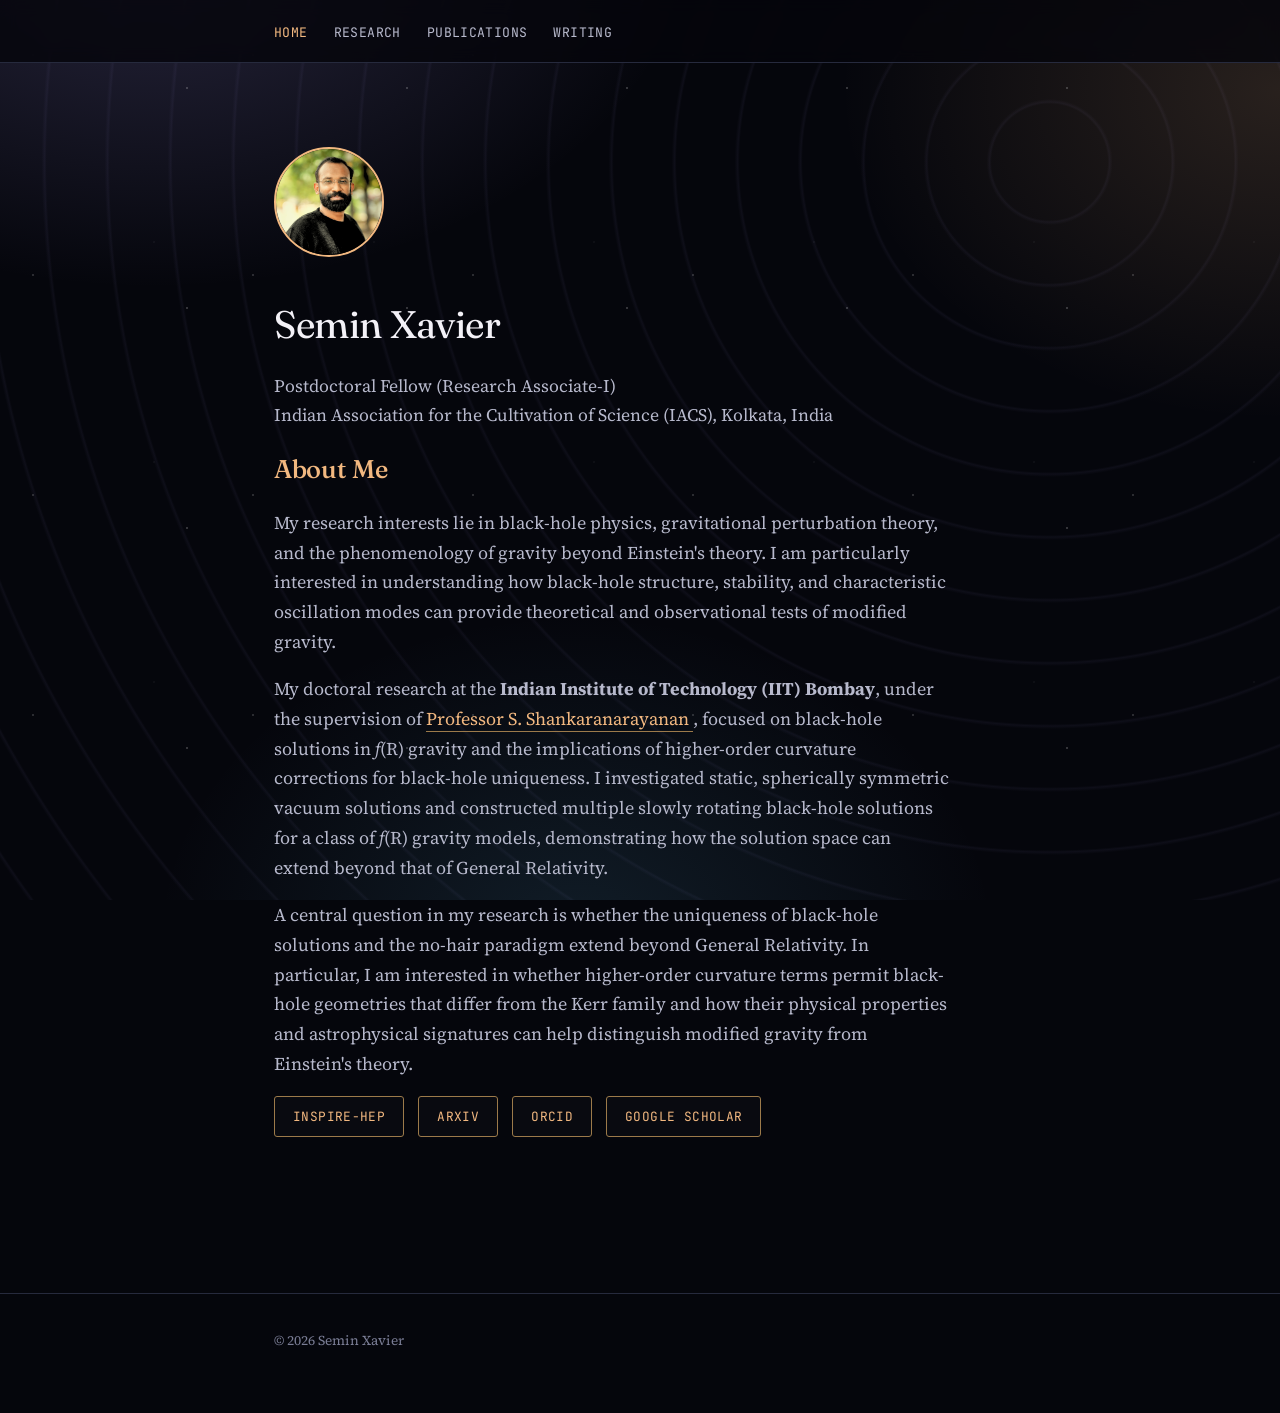
==== index.html @ b2f618f4 "Update index.html" ====
<!DOCTYPE html>
<html lang="en">

<head>
    <meta charset="UTF-8">
    <meta name="viewport" content="width=device-width, initial-scale=1.0">

    <title>Semin Xavier — Theoretical Physicist</title>

    <meta name="description"
          content="Semin Xavier is a theoretical physicist researching black holes, General Relativity, and modified gravity, with a focus on f(R) gravity and black-hole solutions.">

    <link rel="stylesheet" href="style.css">
</head>

<body class="home">

<header class="site">
    <div class="wrap">

        <nav class="primary">
            <ul>
                <li><a href="index.html" class="active">Home</a></li>
                <li><a href="research.html">Research</a></li>
                <li><a href="publications.html">Publications</a></li>
                <li><a href="writing.html">Writing</a></li>
            </ul>
        </nav>

    </div>
</header>

<main>

    <section style="padding-top:56px;">
        <div class="wrap">

            <img src="photomes.png"
                 alt="Semin Xavier"
                 style="width:110px;
                        height:110px;
                        border-radius:50%;
                        object-fit:cover;
                        border:2px solid var(--gold);
                        margin:28px 0;">

            <h1 style="font-size:2.4rem; max-width:none;">
                Semin Xavier
            </h1>

            <p style="color:var(--text-dim);
                      font-size:1.1rem;
                      margin-top:6px;">
                Postdoctoral Fellow (Research Associate-I)<br>
                Indian Association for the Cultivation of Science (IACS),
                Kolkata, India
            </p>

            <h2>About Me</h2>

            <p style="color:var(--text-dim); max-width:75ch;">
                My research interests lie in black-hole physics,
                gravitational perturbation theory, and the phenomenology
                of gravity beyond Einstein's theory. I am particularly
                interested in understanding how black-hole structure,
                stability, and characteristic oscillation modes can
                provide theoretical and observational tests of
                modified gravity.
            </p>

            <p style="color:var(--text-dim); max-width:75ch;">
                My doctoral research at the
                <strong>Indian Institute of Technology (IIT) Bombay</strong>,
                under the supervision of
                <a href="https://homepages.iitb.ac.in/~shanki/index.html"
                   target="_blank"
                   rel="noopener noreferrer">
                    Professor S. Shankaranarayanan
                </a>,
                focused on black-hole solutions in <i>f</i>(R) gravity
                and the implications of higher-order curvature corrections
                for black-hole uniqueness. I investigated static,
                spherically symmetric vacuum solutions and constructed
                multiple slowly rotating black-hole solutions for a class
                of <i>f</i>(R) gravity models, demonstrating how the
                solution space can extend beyond that of General Relativity.
            </p>

            <p style="color:var(--text-dim); max-width:75ch;">
                A central question in my research is whether the uniqueness
                of black-hole solutions and the no-hair paradigm extend
                beyond General Relativity. In particular, I am interested
                in whether higher-order curvature terms permit black-hole
                geometries that differ from the Kerr family and how their
                physical properties and astrophysical signatures can help
                distinguish modified gravity from Einstein's theory.
            </p>

            <div class="actions" style="margin-top:18px;">

                <a href="https://inspirehep.net/authors/2626648?ui-citation-summary=true"
                   target="_blank"
                   rel="noopener noreferrer">
                    iNSPIRE-HEP
                </a>

                <a href="https://arxiv.org/search/?query=semin+xavier&searchtype=all&source=header"
                   target="_blank"
                   rel="noopener noreferrer">
                    arXiv
                </a>

                <a href="https://orcid.org/0000-0003-2025-5345"
                   target="_blank"
                   rel="noopener noreferrer">
                    ORCID
                </a>

                <a href="https://scholar.google.com/citations?user=C7PmcCkAAAAJ&hl=en"
                   target="_blank"
                   rel="noopener noreferrer">
                    Google Scholar
                </a>

            </div>

        </div>
    </section>

</main>

<footer class="site">
    <div class="wrap">
        <div>© 2026 Semin Xavier</div>
    </div>
</footer>

</body>
</html>
---- style.css ----
/* ============================================================
   Design tokens
   Palette: deep space navy / warm off-white / photon-ring gold /
            dark-matter violet
   ============================================================ */
@import url('https://fonts.googleapis.com/css2?family=Fraunces:opsz,wght@9..144,300;9..144,400;9..144,500;9..144,600&family=Source+Serif+4:ital,wght@0,400;0,500;1,400&family=JetBrains+Mono:wght@400;500&display=swap');
:root{
  --bg:        #05060c;
  --bg-alt:    #0b0d18;
  --bg-raised: #12142250;
  --text:      #f3f1f7;
  --text-dim:  #b7b9cc;
  --text-faint:#7a7d95;
  --gold:      #f2b880;
  --gold-dim:  #9c7a4a;
  --violet:    #9b8fe0;
  --rule:      #262a3d;

  --font-display: 'Fraunces', serif;
  --font-body:    'Source Serif 4', serif;
  --font-mono:    'JetBrains Mono', monospace;

  --max-w: 780px;
}

*,*::before,*::after{ box-sizing:border-box; }
html{ scroll-behavior:smooth; }

body{
  margin:0;
  position:relative;
  background:var(--bg);
  color:var(--text);
  font-family:var(--font-body);
  font-size:18px;
  line-height:1.65;
  -webkit-font-smoothing:antialiased;
}

/* nebula wash + faint gravitational-wave ripples, pinned to viewport */
body::before{
  content:"";
  position:fixed; inset:0; z-index:-2;
  background:
    radial-gradient(ellipse 900px 600px at 12% -8%, rgba(155,143,224,.24), transparent 60%),
    radial-gradient(ellipse 800px 600px at 100% 10%, rgba(242,184,128,.15), transparent 55%),
    radial-gradient(ellipse 700px 550px at 45% 105%, rgba(90,170,210,.14), transparent 60%),
    repeating-radial-gradient(circle at 82% 18%, transparent 0, transparent 58px, rgba(155,143,224,.06) 60px, transparent 63px),
    var(--bg);
}

/* tiled starfield, two depths */
body::after{
  content:"";
  position:fixed; inset:0; z-index:-1;
  pointer-events:none;
  background-image:
    radial-gradient(1.6px 1.6px at 15% 25%, rgba(255,255,255,.9), transparent 60%),
    radial-gradient(1.2px 1.2px at 60% 65%, rgba(255,255,255,.7), transparent 60%),
    radial-gradient(1.8px 1.8px at 85% 40%, rgba(255,255,255,.85), transparent 60%),
    radial-gradient(1px 1px at 35% 85%, rgba(255,255,255,.55), transparent 60%),
    radial-gradient(1.3px 1.3px at 70% 10%, rgba(255,255,255,.65), transparent 60%);
  background-repeat:repeat;
  background-size:220px 220px;
  opacity:.65;
}

a{ color:var(--gold); text-decoration:none; border-bottom:1px solid var(--gold-dim); }
a:hover{ border-bottom-color:var(--gold); }
a:focus-visible, button:focus-visible{ outline:2px solid var(--gold); outline-offset:3px; }

h1,h3{ font-family:var(--font-display); font-weight:500; letter-spacing:-0.01em; color:var(--text); margin:0 0 .4em; }
h2{ font-family:var(--font-display); font-weight:500; letter-spacing:-0.01em; color:var(--gold); margin:0 0 .4em; }

h1{ font-size:clamp(2.1rem,5vw,3.4rem); font-weight:400; }
h2{ font-size:1.6rem; }
h3{ font-size:1.15rem; }

.eyebrow{
  font-family:var(--font-mono);
  font-size:.72rem;
  letter-spacing:.14em;
  text-transform:uppercase;
  color:var(--text-faint);
}

/* ---------- layout shell ---------- */
.wrap{ max-width:var(--max-w); margin:0 auto; padding:0 24px; }

header.site{
  position:sticky; top:0; z-index:20;
   background:rgba(5,6,12,.82);
  backdrop-filter:blur(8px);
  border-bottom:1px solid var(--rule);
}
header.site .wrap{
  display:flex; align-items:center; justify-content:space-between;
  padding-top:16px; padding-bottom:16px;
}
.brand{
  display:flex; align-items:center; gap:10px;
  font-family:var(--font-display); font-size:1.05rem; color:var(--text);
  border:none;
}
.brand svg{ width:26px; height:26px; flex:none; }

nav.primary ul{ display:flex; gap:26px; list-style:none; margin:0; padding:0; }
nav.primary a{
  border:none; color:var(--text-dim); font-family:var(--font-mono);
  font-size:.82rem; letter-spacing:.03em; text-transform:uppercase;
  transition:color .15s;
}
nav.primary a:hover, nav.primary a.active{ color:var(--gold); }

nav.mobile-toggle{ display:none; }

footer.site{
  border-top:1px solid var(--rule);
  margin-top:100px;
  padding:36px 0 60px;
  color:var(--text-faint);
  font-size:.85rem;
}
footer.site .wrap{ display:flex; justify-content:space-between; flex-wrap:wrap; gap:12px; }
footer.site a{ color:var(--text-dim); border-bottom:1px solid var(--rule); }

/* ---------- hero ---------- */
.hero{ position:relative; padding:76px 0 64px; overflow:hidden; }
.hero .ring-field{
  position:absolute; right:-120px; top:-60px; width:520px; height:520px;
  opacity:.55; pointer-events:none;
}
@media (max-width:720px){ .hero .ring-field{ right:-220px; width:420px; height:420px; } }

.hero .eyebrow{ margin-bottom:18px; }
.hero h1{ max-width:11ch; }
.hero p.lede{ max-width:46ch; color:var(--text-dim); font-size:1.12rem; margin-top:18px; }
.hero .actions{ margin-top:32px; display:flex; gap:22px; flex-wrap:wrap; }
.hero .actions a{ font-family:var(--font-mono); font-size:.82rem; letter-spacing:.03em; text-transform:uppercase; }

/* ---------- sections ---------- */
section{ padding:56px 0; border-top:1px solid var(--rule); }
section:first-of-type{ border-top:none; }

.thread{
  display:grid; grid-template-columns:56px 1fr; gap:22px;
  padding:26px 0; border-bottom:1px solid var(--rule);
}
.thread:last-child{ border-bottom:none; }
.thread .mark{ padding-top:4px; }
.thread .mark svg{ width:40px; height:40px; }
.thread h3{ margin-bottom:.3em; }
.thread p{ color:var(--text-dim); margin:0 0 .6em; }
.thread .tag{
  font-family:var(--font-mono); font-size:.72rem; color:var(--violet);
  letter-spacing:.05em;
}

/* ---------- publication list ---------- */
.pub{
  padding:20px 0; border-bottom:1px solid var(--rule);
  display:flex; flex-direction:column; gap:6px;
}
.pub:last-child{ border-bottom:none; }
.pub .venue{ font-family:var(--font-mono); font-size:.78rem; color:var(--gold); letter-spacing:.03em; }
.pub .title{ font-family:var(--font-display); font-size:1.15rem; font-weight:500; }
.pub .meta{ color:var(--text-faint); font-size:.86rem; }
.pub .links{ margin-top:4px; display:flex; gap:16px; }
.pub .links a{ font-size:.85rem; }

/* ---------- CV ---------- */
.cv-block{ margin-bottom:44px; }
.cv-entry{ display:grid; grid-template-columns:120px 1fr; gap:18px; margin-bottom:20px; }
.cv-entry .when{ font-family:var(--font-mono); font-size:.8rem; color:var(--text-faint); padding-top:2px; }
@media (max-width:560px){ .cv-entry{ grid-template-columns:1fr; gap:4px; } }
.placeholder-note{
  font-family:var(--font-mono); font-size:.78rem; color:var(--violet);
  border:1px dashed var(--violet); padding:10px 14px; border-radius:2px; margin:10px 0 26px;
}

/* ---------- writing ---------- */
.post{ padding:24px 0; border-bottom:1px solid var(--rule); }
.post:last-child{ border-bottom:none; }
.post .date{ font-family:var(--font-mono); font-size:.78rem; color:var(--text-faint); }
.post h3{ margin-top:6px; }

/* ---------- buttons / misc ---------- */
.btn{
  display:inline-block; border:1px solid var(--gold-dim); border-bottom:1px solid var(--gold-dim);
  padding:9px 18px; border-radius:2px; color:var(--gold);
  font-family:var(--font-mono); font-size:.82rem; letter-spacing:.03em;
}
.btn:hover{ border-color:var(--gold); background:rgba(212,169,84,.07); }

.contact-grid{ display:flex; flex-wrap:wrap; gap:14px 40px; margin-top:18px; }
.contact-grid div{ font-family:var(--font-mono); font-size:.86rem; color:var(--text-dim); }
.contact-grid span{ display:block; color:var(--text-faint); font-size:.72rem; text-transform:uppercase; letter-spacing:.08em; margin-bottom:4px; }

@media (prefers-reduced-motion: reduce){
  .ring-field .spin{ animation:none !important; }
}

.gallery{
  display:grid; grid-template-columns:repeat(3,1fr); gap:18px;
  margin-top:8px;
}
@media (max-width:720px){ .gallery{ grid-template-columns:1fr; } }
.gallery figure{ margin:0; }
.gallery img{
  width:100%; aspect-ratio: 4 / 3; object-fit:contain;
  display:block; border:1px solid var(--rule); background:var(--bg-alt);
}
.gallery figcaption{
  margin-top:8px; font-family:var(--font-mono); font-size:.75rem;
  color:var(--text-faint); line-height:1.4;
}

/* ---- avatar (circular photo) ---- */
.avatar{
  width:130px; height:130px; border-radius:50%;
  object-fit:cover; display:block; margin:24px 0;
  border:2px solid var(--gold);
  box-shadow:0 0 26px rgba(242,184,128,.25);
}

/* ---- highlighted author name ---- */
.me{
  color:var(--gold); text-decoration:underline; text-decoration-color:var(--gold-dim);
  border:none; font-weight:600;
}

/* ---- profile links as boxes ---- */
.actions{ display:flex; gap:14px; flex-wrap:wrap; }
.actions a{
  font-family:var(--font-mono); font-size:.8rem; letter-spacing:.03em; text-transform:uppercase;
  border:1px solid var(--gold-dim); padding:9px 18px; border-radius:3px;
  color:var(--gold); background:rgba(255,255,255,.02);
}
.actions a:hover{ border-color:var(--gold); background:rgba(242,184,128,.08); }

/* ---- diamond markers for list entries ---- */
.marker{ color:var(--gold); margin-right:9px; font-size:.85em; }
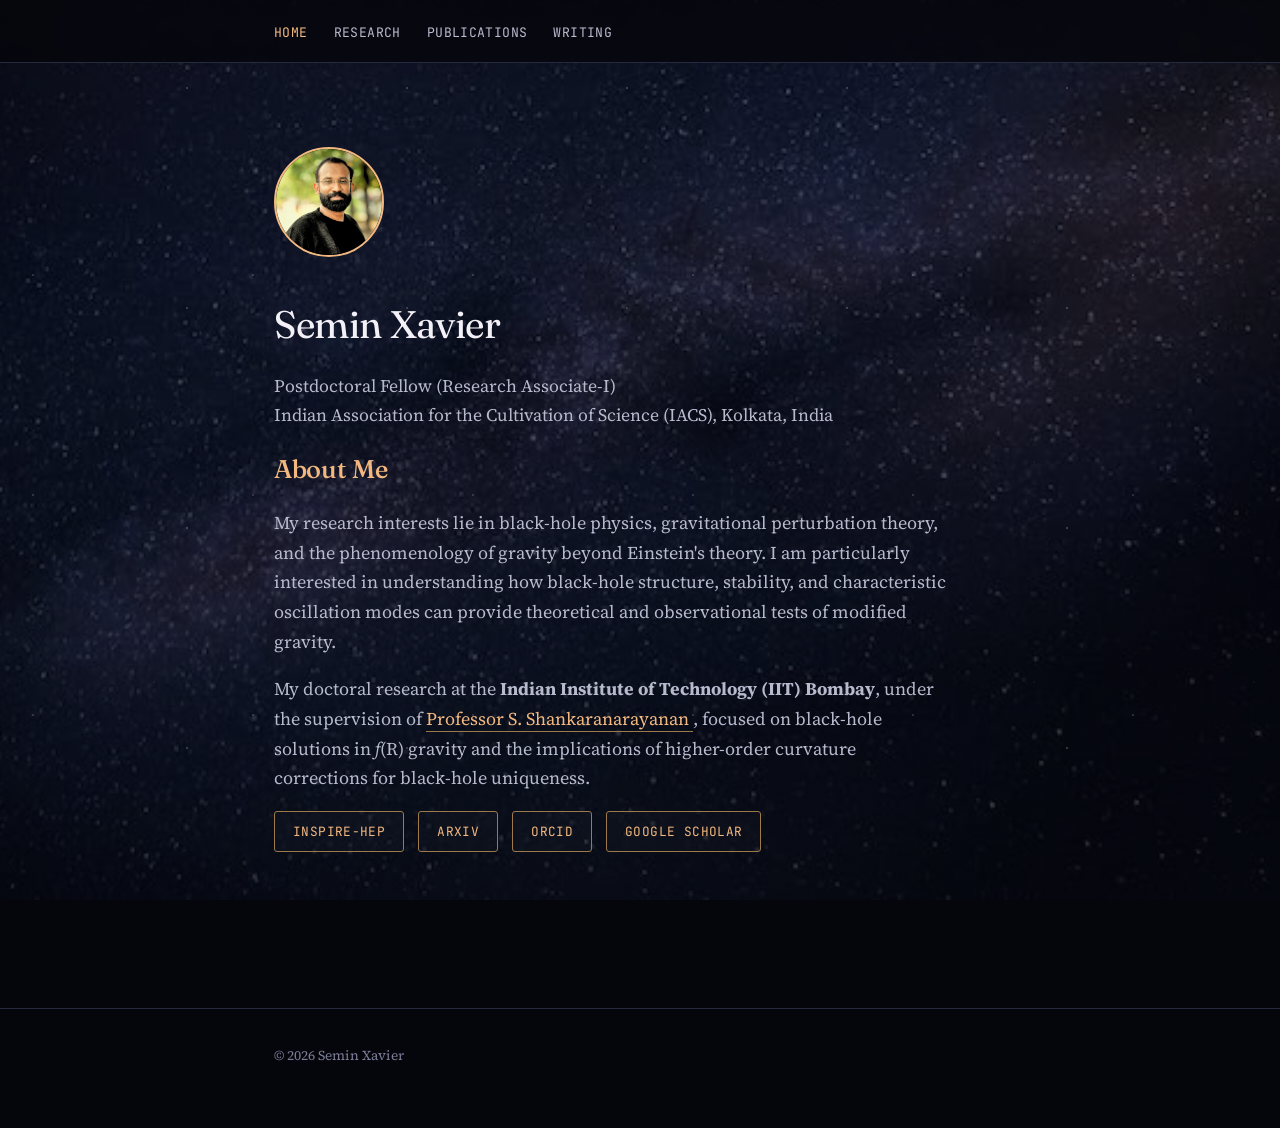
==== commit c4f0e002: "Update index.html" ====
--- a/index.html
+++ b/index.html
@@ -1,4 +1,3 @@
-
 <!DOCTYPE html>
 <html lang="en">
 
@@ -80,21 +79,7 @@
                 </a>,
                 focused on black-hole solutions in <i>f</i>(R) gravity
                 and the implications of higher-order curvature corrections
-                for black-hole uniqueness. I investigated static,
-                spherically symmetric vacuum solutions and constructed
-                multiple slowly rotating black-hole solutions for a class
-                of <i>f</i>(R) gravity models, demonstrating how the
-                solution space can extend beyond that of General Relativity.
-            </p>
-
-            <p style="color:var(--text-dim); max-width:75ch;">
-                A central question in my research is whether the uniqueness
-                of black-hole solutions and the no-hair paradigm extend
-                beyond General Relativity. In particular, I am interested
-                in whether higher-order curvature terms permit black-hole
-                geometries that differ from the Kerr family and how their
-                physical properties and astrophysical signatures can help
-                distinguish modified gravity from Einstein's theory.
+                for black-hole uniqueness.
             </p>
 
             <div class="actions" style="margin-top:18px;">
--- a/style.css
+++ b/style.css
@@ -1,10 +1,13 @@
+
 /* ============================================================
    Design tokens
    Palette: deep space navy / warm off-white / photon-ring gold /
             dark-matter violet
    ============================================================ */
+
 @import url('https://fonts.googleapis.com/css2?family=Fraunces:opsz,wght@9..144,300;9..144,400;9..144,500;9..144,600&family=Source+Serif+4:ital,wght@0,400;0,500;1,400&family=JetBrains+Mono:wght@400;500&display=swap');
-:root{
+
+:root {
   --bg:        #05060c;
   --bg-alt:    #0b0d18;
   --bg-raised: #12142250;
@@ -23,220 +26,624 @@
   --max-w: 780px;
 }
 
-*,*::before,*::after{ box-sizing:border-box; }
-html{ scroll-behavior:smooth; }
-
-body{
-  margin:0;
-  position:relative;
-  background:var(--bg);
-  color:var(--text);
-  font-family:var(--font-body);
-  font-size:18px;
-  line-height:1.65;
-  -webkit-font-smoothing:antialiased;
-}
-
-/* nebula wash + faint gravitational-wave ripples, pinned to viewport */
-body::before{
-  content:"";
-  position:fixed; inset:0; z-index:-2;
+*, *::before, *::after {
+  box-sizing: border-box;
+}
+
+html {
+  scroll-behavior: smooth;
+}
+
+body {
+  margin: 0;
+  position: relative;
+  background: var(--bg);
+  color: var(--text);
+  font-family: var(--font-body);
+  font-size: 18px;
+  line-height: 1.65;
+  -webkit-font-smoothing: antialiased;
+}
+
+/* Nebula wash + faint gravitational-wave ripples */
+
+body::before {
+  content: "";
+  position: fixed;
+  inset: 0;
+  z-index: -2;
+
   background:
-    radial-gradient(ellipse 900px 600px at 12% -8%, rgba(155,143,224,.24), transparent 60%),
-    radial-gradient(ellipse 800px 600px at 100% 10%, rgba(242,184,128,.15), transparent 55%),
-    radial-gradient(ellipse 700px 550px at 45% 105%, rgba(90,170,210,.14), transparent 60%),
-    repeating-radial-gradient(circle at 82% 18%, transparent 0, transparent 58px, rgba(155,143,224,.06) 60px, transparent 63px),
+    radial-gradient(
+      ellipse 900px 600px at 12% -8%,
+      rgba(155,143,224,.24),
+      transparent 60%
+    ),
+    radial-gradient(
+      ellipse 800px 600px at 100% 10%,
+      rgba(242,184,128,.15),
+      transparent 55%
+    ),
+    radial-gradient(
+      ellipse 700px 550px at 45% 105%,
+      rgba(90,170,210,.14),
+      transparent 60%
+    ),
+    repeating-radial-gradient(
+      circle at 82% 18%,
+      transparent 0,
+      transparent 58px,
+      rgba(155,143,224,.06) 60px,
+      transparent 63px
+    ),
     var(--bg);
 }
 
-/* tiled starfield, two depths */
-body::after{
-  content:"";
-  position:fixed; inset:0; z-index:-1;
-  pointer-events:none;
+/* Tiled starfield */
+
+body::after {
+  content: "";
+  position: fixed;
+  inset: 0;
+  z-index: -1;
+  pointer-events: none;
+
   background-image:
-    radial-gradient(1.6px 1.6px at 15% 25%, rgba(255,255,255,.9), transparent 60%),
-    radial-gradient(1.2px 1.2px at 60% 65%, rgba(255,255,255,.7), transparent 60%),
-    radial-gradient(1.8px 1.8px at 85% 40%, rgba(255,255,255,.85), transparent 60%),
-    radial-gradient(1px 1px at 35% 85%, rgba(255,255,255,.55), transparent 60%),
-    radial-gradient(1.3px 1.3px at 70% 10%, rgba(255,255,255,.65), transparent 60%);
-  background-repeat:repeat;
-  background-size:220px 220px;
-  opacity:.65;
-}
-
-a{ color:var(--gold); text-decoration:none; border-bottom:1px solid var(--gold-dim); }
-a:hover{ border-bottom-color:var(--gold); }
-a:focus-visible, button:focus-visible{ outline:2px solid var(--gold); outline-offset:3px; }
-
-h1,h3{ font-family:var(--font-display); font-weight:500; letter-spacing:-0.01em; color:var(--text); margin:0 0 .4em; }
-h2{ font-family:var(--font-display); font-weight:500; letter-spacing:-0.01em; color:var(--gold); margin:0 0 .4em; }
-
-h1{ font-size:clamp(2.1rem,5vw,3.4rem); font-weight:400; }
-h2{ font-size:1.6rem; }
-h3{ font-size:1.15rem; }
-
-.eyebrow{
-  font-family:var(--font-mono);
-  font-size:.72rem;
-  letter-spacing:.14em;
-  text-transform:uppercase;
-  color:var(--text-faint);
-}
-
-/* ---------- layout shell ---------- */
-.wrap{ max-width:var(--max-w); margin:0 auto; padding:0 24px; }
-
-header.site{
-  position:sticky; top:0; z-index:20;
-   background:rgba(5,6,12,.82);
-  backdrop-filter:blur(8px);
-  border-bottom:1px solid var(--rule);
-}
-header.site .wrap{
-  display:flex; align-items:center; justify-content:space-between;
-  padding-top:16px; padding-bottom:16px;
-}
-.brand{
-  display:flex; align-items:center; gap:10px;
-  font-family:var(--font-display); font-size:1.05rem; color:var(--text);
-  border:none;
-}
-.brand svg{ width:26px; height:26px; flex:none; }
-
-nav.primary ul{ display:flex; gap:26px; list-style:none; margin:0; padding:0; }
-nav.primary a{
-  border:none; color:var(--text-dim); font-family:var(--font-mono);
-  font-size:.82rem; letter-spacing:.03em; text-transform:uppercase;
-  transition:color .15s;
-}
-nav.primary a:hover, nav.primary a.active{ color:var(--gold); }
-
-nav.mobile-toggle{ display:none; }
-
-footer.site{
-  border-top:1px solid var(--rule);
-  margin-top:100px;
-  padding:36px 0 60px;
-  color:var(--text-faint);
-  font-size:.85rem;
-}
-footer.site .wrap{ display:flex; justify-content:space-between; flex-wrap:wrap; gap:12px; }
-footer.site a{ color:var(--text-dim); border-bottom:1px solid var(--rule); }
-
-/* ---------- hero ---------- */
-.hero{ position:relative; padding:76px 0 64px; overflow:hidden; }
-.hero .ring-field{
-  position:absolute; right:-120px; top:-60px; width:520px; height:520px;
-  opacity:.55; pointer-events:none;
-}
-@media (max-width:720px){ .hero .ring-field{ right:-220px; width:420px; height:420px; } }
-
-.hero .eyebrow{ margin-bottom:18px; }
-.hero h1{ max-width:11ch; }
-.hero p.lede{ max-width:46ch; color:var(--text-dim); font-size:1.12rem; margin-top:18px; }
-.hero .actions{ margin-top:32px; display:flex; gap:22px; flex-wrap:wrap; }
-.hero .actions a{ font-family:var(--font-mono); font-size:.82rem; letter-spacing:.03em; text-transform:uppercase; }
-
-/* ---------- sections ---------- */
-section{ padding:56px 0; border-top:1px solid var(--rule); }
-section:first-of-type{ border-top:none; }
-
-.thread{
-  display:grid; grid-template-columns:56px 1fr; gap:22px;
-  padding:26px 0; border-bottom:1px solid var(--rule);
-}
-.thread:last-child{ border-bottom:none; }
-.thread .mark{ padding-top:4px; }
-.thread .mark svg{ width:40px; height:40px; }
-.thread h3{ margin-bottom:.3em; }
-.thread p{ color:var(--text-dim); margin:0 0 .6em; }
-.thread .tag{
-  font-family:var(--font-mono); font-size:.72rem; color:var(--violet);
-  letter-spacing:.05em;
-}
-
-/* ---------- publication list ---------- */
-.pub{
-  padding:20px 0; border-bottom:1px solid var(--rule);
-  display:flex; flex-direction:column; gap:6px;
-}
-.pub:last-child{ border-bottom:none; }
-.pub .venue{ font-family:var(--font-mono); font-size:.78rem; color:var(--gold); letter-spacing:.03em; }
-.pub .title{ font-family:var(--font-display); font-size:1.15rem; font-weight:500; }
-.pub .meta{ color:var(--text-faint); font-size:.86rem; }
-.pub .links{ margin-top:4px; display:flex; gap:16px; }
-.pub .links a{ font-size:.85rem; }
+    radial-gradient(
+      1.6px 1.6px at 15% 25%,
+      rgba(255,255,255,.9),
+      transparent 60%
+    ),
+    radial-gradient(
+      1.2px 1.2px at 60% 65%,
+      rgba(255,255,255,.7),
+      transparent 60%
+    ),
+    radial-gradient(
+      1.8px 1.8px at 85% 40%,
+      rgba(255,255,255,.85),
+      transparent 60%
+    ),
+    radial-gradient(
+      1px 1px at 35% 85%,
+      rgba(255,255,255,.55),
+      transparent 60%
+    ),
+    radial-gradient(
+      1.3px 1.3px at 70% 10%,
+      rgba(255,255,255,.65),
+      transparent 60%
+    );
+
+  background-repeat: repeat;
+  background-size: 220px 220px;
+  opacity: .65;
+}
+
+a {
+  color: var(--gold);
+  text-decoration: none;
+  border-bottom: 1px solid var(--gold-dim);
+}
+
+a:hover {
+  border-bottom-color: var(--gold);
+}
+
+a:focus-visible,
+button:focus-visible {
+  outline: 2px solid var(--gold);
+  outline-offset: 3px;
+}
+
+h1, h3 {
+  font-family: var(--font-display);
+  font-weight: 500;
+  letter-spacing: -0.01em;
+  color: var(--text);
+  margin: 0 0 .4em;
+}
+
+h2 {
+  font-family: var(--font-display);
+  font-weight: 500;
+  letter-spacing: -0.01em;
+  color: var(--gold);
+  margin: 0 0 .4em;
+}
+
+h1 {
+  font-size: clamp(2.1rem, 5vw, 3.4rem);
+  font-weight: 400;
+}
+
+h2 {
+  font-size: 1.6rem;
+}
+
+h3 {
+  font-size: 1.15rem;
+}
+
+.eyebrow {
+  font-family: var(--font-mono);
+  font-size: .72rem;
+  letter-spacing: .14em;
+  text-transform: uppercase;
+  color: var(--text-faint);
+}
+
+/* ---------- Layout shell ---------- */
+
+.wrap {
+  max-width: var(--max-w);
+  margin: 0 auto;
+  padding: 0 24px;
+}
+
+header.site {
+  position: sticky;
+  top: 0;
+  z-index: 20;
+  background: rgba(5,6,12,.82);
+  backdrop-filter: blur(8px);
+  border-bottom: 1px solid var(--rule);
+}
+
+header.site .wrap {
+  display: flex;
+  align-items: center;
+  justify-content: space-between;
+  padding-top: 16px;
+  padding-bottom: 16px;
+}
+
+.brand {
+  display: flex;
+  align-items: center;
+  gap: 10px;
+  font-family: var(--font-display);
+  font-size: 1.05rem;
+  color: var(--text);
+  border: none;
+}
+
+.brand svg {
+  width: 26px;
+  height: 26px;
+  flex: none;
+}
+
+nav.primary ul {
+  display: flex;
+  gap: 26px;
+  list-style: none;
+  margin: 0;
+  padding: 0;
+}
+
+nav.primary a {
+  border: none;
+  color: var(--text-dim);
+  font-family: var(--font-mono);
+  font-size: .82rem;
+  letter-spacing: .03em;
+  text-transform: uppercase;
+  transition: color .15s;
+}
+
+nav.primary a:hover,
+nav.primary a.active {
+  color: var(--gold);
+}
+
+nav.mobile-toggle {
+  display: none;
+}
+
+footer.site {
+  border-top: 1px solid var(--rule);
+  margin-top: 100px;
+  padding: 36px 0 60px;
+  color: var(--text-faint);
+  font-size: .85rem;
+}
+
+footer.site .wrap {
+  display: flex;
+  justify-content: space-between;
+  flex-wrap: wrap;
+  gap: 12px;
+}
+
+footer.site a {
+  color: var(--text-dim);
+  border-bottom: 1px solid var(--rule);
+}
+
+/* ---------- Hero ---------- */
+
+.hero {
+  position: relative;
+  padding: 76px 0 64px;
+  overflow: hidden;
+}
+
+.hero .ring-field {
+  position: absolute;
+  right: -120px;
+  top: -60px;
+  width: 520px;
+  height: 520px;
+  opacity: .55;
+  pointer-events: none;
+}
+
+@media (max-width: 720px) {
+  .hero .ring-field {
+    right: -220px;
+    width: 420px;
+    height: 420px;
+  }
+}
+
+.hero .eyebrow {
+  margin-bottom: 18px;
+}
+
+.hero h1 {
+  max-width: 11ch;
+}
+
+.hero p.lede {
+  max-width: 46ch;
+  color: var(--text-dim);
+  font-size: 1.12rem;
+  margin-top: 18px;
+}
+
+.hero .actions {
+  margin-top: 32px;
+  display: flex;
+  gap: 22px;
+  flex-wrap: wrap;
+}
+
+.hero .actions a {
+  font-family: var(--font-mono);
+  font-size: .82rem;
+  letter-spacing: .03em;
+  text-transform: uppercase;
+}
+
+/* ---------- Sections ---------- */
+
+section {
+  padding: 56px 0;
+  border-top: 1px solid var(--rule);
+}
+
+section:first-of-type {
+  border-top: none;
+}
+
+.thread {
+  display: grid;
+  grid-template-columns: 56px 1fr;
+  gap: 22px;
+  padding: 26px 0;
+  border-bottom: 1px solid var(--rule);
+}
+
+.thread:last-child {
+  border-bottom: none;
+}
+
+.thread .mark {
+  padding-top: 4px;
+}
+
+.thread .mark svg {
+  width: 40px;
+  height: 40px;
+}
+
+.thread h3 {
+  margin-bottom: .3em;
+}
+
+.thread p {
+  color: var(--text-dim);
+  margin: 0 0 .6em;
+}
+
+.thread .tag {
+  font-family: var(--font-mono);
+  font-size: .72rem;
+  color: var(--violet);
+  letter-spacing: .05em;
+}
+
+/* ---------- Publication list ---------- */
+
+.pub {
+  padding: 20px 0;
+  border-bottom: 1px solid var(--rule);
+  display: flex;
+  flex-direction: column;
+  gap: 6px;
+}
+
+.pub:last-child {
+  border-bottom: none;
+}
+
+.pub .venue {
+  font-family: var(--font-mono);
+  font-size: .78rem;
+  color: var(--gold);
+  letter-spacing: .03em;
+}
+
+.pub .title {
+  font-family: var(--font-display);
+  font-size: 1.15rem;
+  font-weight: 500;
+}
+
+.pub .meta {
+  color: var(--text-faint);
+  font-size: .86rem;
+}
+
+.pub .links {
+  margin-top: 4px;
+  display: flex;
+  gap: 16px;
+}
+
+.pub .links a {
+  font-size: .85rem;
+}
 
 /* ---------- CV ---------- */
-.cv-block{ margin-bottom:44px; }
-.cv-entry{ display:grid; grid-template-columns:120px 1fr; gap:18px; margin-bottom:20px; }
-.cv-entry .when{ font-family:var(--font-mono); font-size:.8rem; color:var(--text-faint); padding-top:2px; }
-@media (max-width:560px){ .cv-entry{ grid-template-columns:1fr; gap:4px; } }
-.placeholder-note{
-  font-family:var(--font-mono); font-size:.78rem; color:var(--violet);
-  border:1px dashed var(--violet); padding:10px 14px; border-radius:2px; margin:10px 0 26px;
-}
-
-/* ---------- writing ---------- */
-.post{ padding:24px 0; border-bottom:1px solid var(--rule); }
-.post:last-child{ border-bottom:none; }
-.post .date{ font-family:var(--font-mono); font-size:.78rem; color:var(--text-faint); }
-.post h3{ margin-top:6px; }
-
-/* ---------- buttons / misc ---------- */
-.btn{
-  display:inline-block; border:1px solid var(--gold-dim); border-bottom:1px solid var(--gold-dim);
-  padding:9px 18px; border-radius:2px; color:var(--gold);
-  font-family:var(--font-mono); font-size:.82rem; letter-spacing:.03em;
-}
-.btn:hover{ border-color:var(--gold); background:rgba(212,169,84,.07); }
-
-.contact-grid{ display:flex; flex-wrap:wrap; gap:14px 40px; margin-top:18px; }
-.contact-grid div{ font-family:var(--font-mono); font-size:.86rem; color:var(--text-dim); }
-.contact-grid span{ display:block; color:var(--text-faint); font-size:.72rem; text-transform:uppercase; letter-spacing:.08em; margin-bottom:4px; }
-
-@media (prefers-reduced-motion: reduce){
-  .ring-field .spin{ animation:none !important; }
-}
-
-.gallery{
-  display:grid; grid-template-columns:repeat(3,1fr); gap:18px;
-  margin-top:8px;
-}
-@media (max-width:720px){ .gallery{ grid-template-columns:1fr; } }
-.gallery figure{ margin:0; }
-.gallery img{
-  width:100%; aspect-ratio: 4 / 3; object-fit:contain;
-  display:block; border:1px solid var(--rule); background:var(--bg-alt);
-}
-.gallery figcaption{
-  margin-top:8px; font-family:var(--font-mono); font-size:.75rem;
-  color:var(--text-faint); line-height:1.4;
-}
-
-/* ---- avatar (circular photo) ---- */
-.avatar{
-  width:130px; height:130px; border-radius:50%;
-  object-fit:cover; display:block; margin:24px 0;
-  border:2px solid var(--gold);
-  box-shadow:0 0 26px rgba(242,184,128,.25);
-}
-
-/* ---- highlighted author name ---- */
-.me{
-  color:var(--gold); text-decoration:underline; text-decoration-color:var(--gold-dim);
-  border:none; font-weight:600;
-}
-
-/* ---- profile links as boxes ---- */
-.actions{ display:flex; gap:14px; flex-wrap:wrap; }
-.actions a{
-  font-family:var(--font-mono); font-size:.8rem; letter-spacing:.03em; text-transform:uppercase;
-  border:1px solid var(--gold-dim); padding:9px 18px; border-radius:3px;
-  color:var(--gold); background:rgba(255,255,255,.02);
-}
-.actions a:hover{ border-color:var(--gold); background:rgba(242,184,128,.08); }
-
-/* ---- diamond markers for list entries ---- */
-.marker{ color:var(--gold); margin-right:9px; font-size:.85em; }
+
+.cv-block {
+  margin-bottom: 44px;
+}
+
+.cv-entry {
+  display: grid;
+  grid-template-columns: 120px 1fr;
+  gap: 18px;
+  margin-bottom: 20px;
+}
+
+.cv-entry .when {
+  font-family: var(--font-mono);
+  font-size: .8rem;
+  color: var(--text-faint);
+  padding-top: 2px;
+}
+
+@media (max-width: 560px) {
+  .cv-entry {
+    grid-template-columns: 1fr;
+    gap: 4px;
+  }
+}
+
+.placeholder-note {
+  font-family: var(--font-mono);
+  font-size: .78rem;
+  color: var(--violet);
+  border: 1px dashed var(--violet);
+  padding: 10px 14px;
+  border-radius: 2px;
+  margin: 10px 0 26px;
+}
+
+/* ---------- Writing ---------- */
+
+.post {
+  padding: 24px 0;
+  border-bottom: 1px solid var(--rule);
+}
+
+.post:last-child {
+  border-bottom: none;
+}
+
+.post .date {
+  font-family: var(--font-mono);
+  font-size: .78rem;
+  color: var(--text-faint);
+}
+
+.post h3 {
+  margin-top: 6px;
+}
+
+/* ---------- Buttons / misc ---------- */
+
+.btn {
+  display: inline-block;
+  border: 1px solid var(--gold-dim);
+  border-bottom: 1px solid var(--gold-dim);
+  padding: 9px 18px;
+  border-radius: 2px;
+  color: var(--gold);
+  font-family: var(--font-mono);
+  font-size: .82rem;
+  letter-spacing: .03em;
+}
+
+.btn:hover {
+  border-color: var(--gold);
+  background: rgba(212,169,84,.07);
+}
+
+.contact-grid {
+  display: flex;
+  flex-wrap: wrap;
+  gap: 14px 40px;
+  margin-top: 18px;
+}
+
+.contact-grid div {
+  font-family: var(--font-mono);
+  font-size: .86rem;
+  color: var(--text-dim);
+}
+
+.contact-grid span {
+  display: block;
+  color: var(--text-faint);
+  font-size: .72rem;
+  text-transform: uppercase;
+  letter-spacing: .08em;
+  margin-bottom: 4px;
+}
+
+@media (prefers-reduced-motion: reduce) {
+  .ring-field .spin {
+    animation: none !important;
+  }
+}
+
+/* ---------- Image gallery ---------- */
+
+.gallery {
+  display: grid;
+  grid-template-columns: repeat(3, 1fr);
+  gap: 18px;
+  margin-top: 8px;
+}
+
+@media (max-width: 720px) {
+  .gallery {
+    grid-template-columns: 1fr;
+  }
+}
+
+.gallery figure {
+  margin: 0;
+}
+
+.gallery img {
+  width: 100%;
+  aspect-ratio: 4 / 3;
+  object-fit: contain;
+  display: block;
+  border: 1px solid var(--rule);
+  background: var(--bg-alt);
+}
+
+.gallery figcaption {
+  margin-top: 8px;
+  font-family: var(--font-mono);
+  font-size: .75rem;
+  color: var(--text-faint);
+  line-height: 1.4;
+}
+
+/* ---------- Avatar ---------- */
+
+.avatar {
+  width: 130px;
+  height: 130px;
+  border-radius: 50%;
+  object-fit: cover;
+  display: block;
+  margin: 24px 0;
+  border: 2px solid var(--gold);
+  box-shadow: 0 0 26px rgba(242,184,128,.25);
+}
+
+/* ---------- Highlighted author name ---------- */
+
+.me {
+  color: var(--gold);
+  text-decoration: underline;
+  text-decoration-color: var(--gold-dim);
+  border: none;
+  font-weight: 600;
+}
+
+/* ---------- Profile links as boxes ---------- */
+
+.actions {
+  display: flex;
+  gap: 14px;
+  flex-wrap: wrap;
+}
+
+.actions a {
+  font-family: var(--font-mono);
+  font-size: .8rem;
+  letter-spacing: .03em;
+  text-transform: uppercase;
+  border: 1px solid var(--gold-dim);
+  padding: 9px 18px;
+  border-radius: 3px;
+  color: var(--gold);
+  background: rgba(255,255,255,.02);
+}
+
+.actions a:hover {
+  border-color: var(--gold);
+  background: rgba(242,184,128,.08);
+}
+
+/* ---------- Diamond markers ---------- */
+
+.marker {
+  color: var(--gold);
+  margin-right: 9px;
+  font-size: .85em;
+}
+
+/* ============================================================
+   HOME PAGE ONLY: images1.jpg background
+   Requires <body class="home"> in index.html.
+   Other pages retain the original background.
+   ============================================================ */
+
+body.home {
+  background-image: url("images1.jpg");
+  background-position: center top;
+  background-size: cover;
+  background-repeat: no-repeat;
+  background-attachment: fixed;
+}
+
+/* Dark overlay and nebula lighting over the home-page image */
+
+body.home::before {
+  background:
+    linear-gradient(
+      rgba(5, 6, 12, 0.62),
+      rgba(5, 6, 12, 0.78)
+    ),
+    radial-gradient(
+      ellipse 900px 600px at 12% -8%,
+      rgba(155,143,224,.20),
+      transparent 60%
+    ),
+    radial-gradient(
+      ellipse 800px 600px at 100% 10%,
+      rgba(242,184,128,.12),
+      transparent 55%
+    ),
+    radial-gradient(
+      ellipse 700px 550px at 45% 105%,
+      rgba(90,170,210,.10),
+      transparent 60%
+    );
+}
+
+/* Keep the existing starfield on the home page */
+
+body.home::after {
+  pointer-events: none;
+}
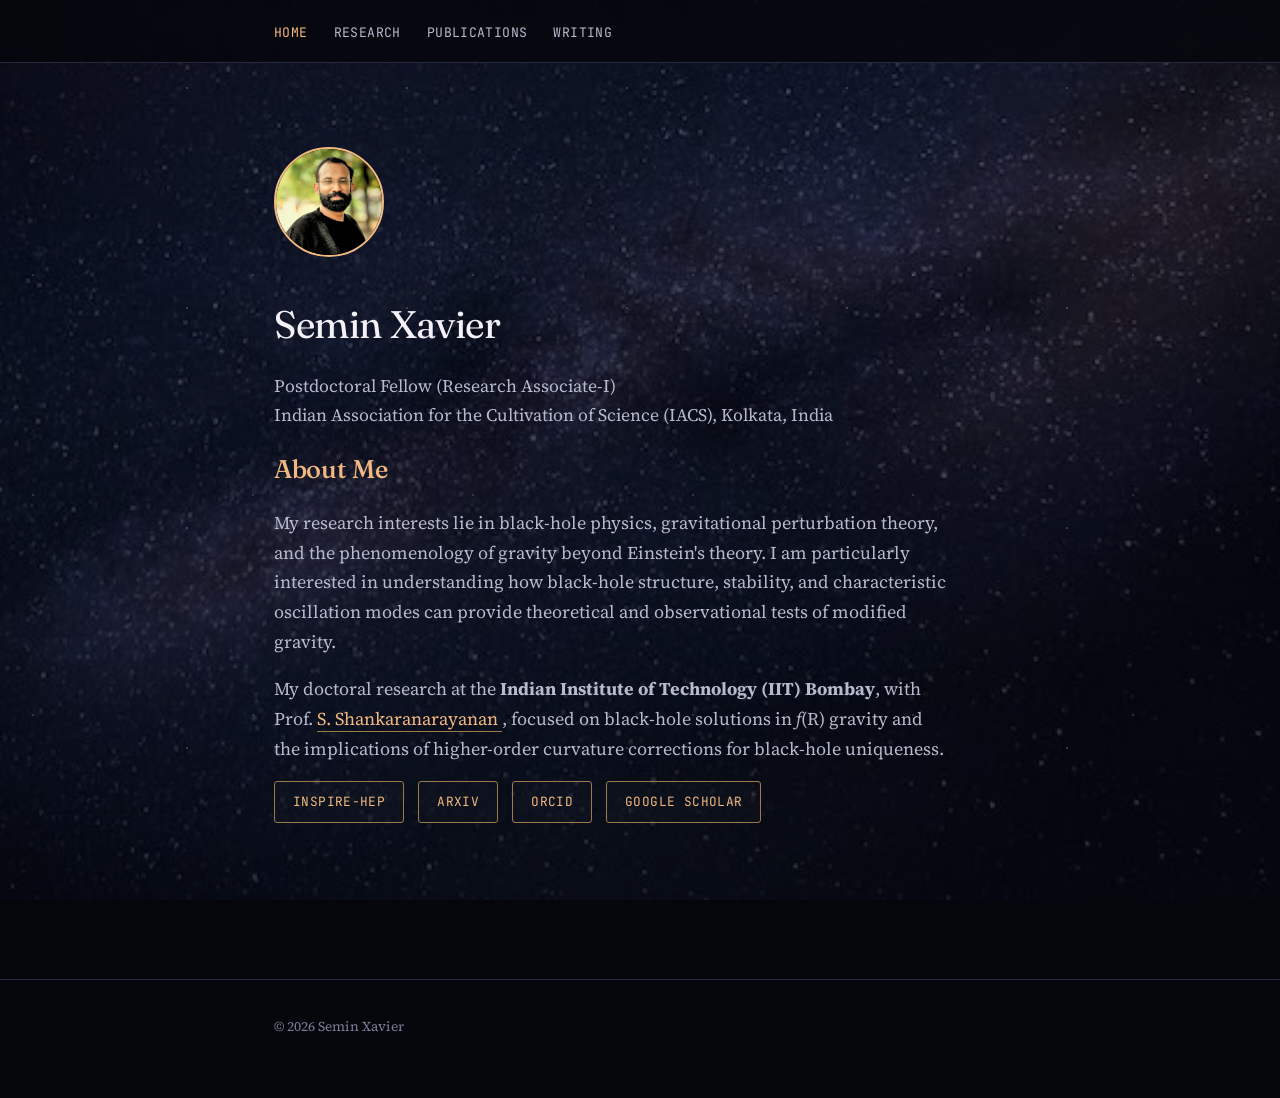
==== commit b810da00: "Update index.html" ====
--- a/index.html
+++ b/index.html
@@ -71,11 +71,11 @@
             <p style="color:var(--text-dim); max-width:75ch;">
                 My doctoral research at the
                 <strong>Indian Institute of Technology (IIT) Bombay</strong>,
-                under the supervision of
+                 with Prof.
                 <a href="https://homepages.iitb.ac.in/~shanki/index.html"
                    target="_blank"
                    rel="noopener noreferrer">
-                    Professor S. Shankaranarayanan
+                    S. Shankaranarayanan
                 </a>,
                 focused on black-hole solutions in <i>f</i>(R) gravity
                 and the implications of higher-order curvature corrections
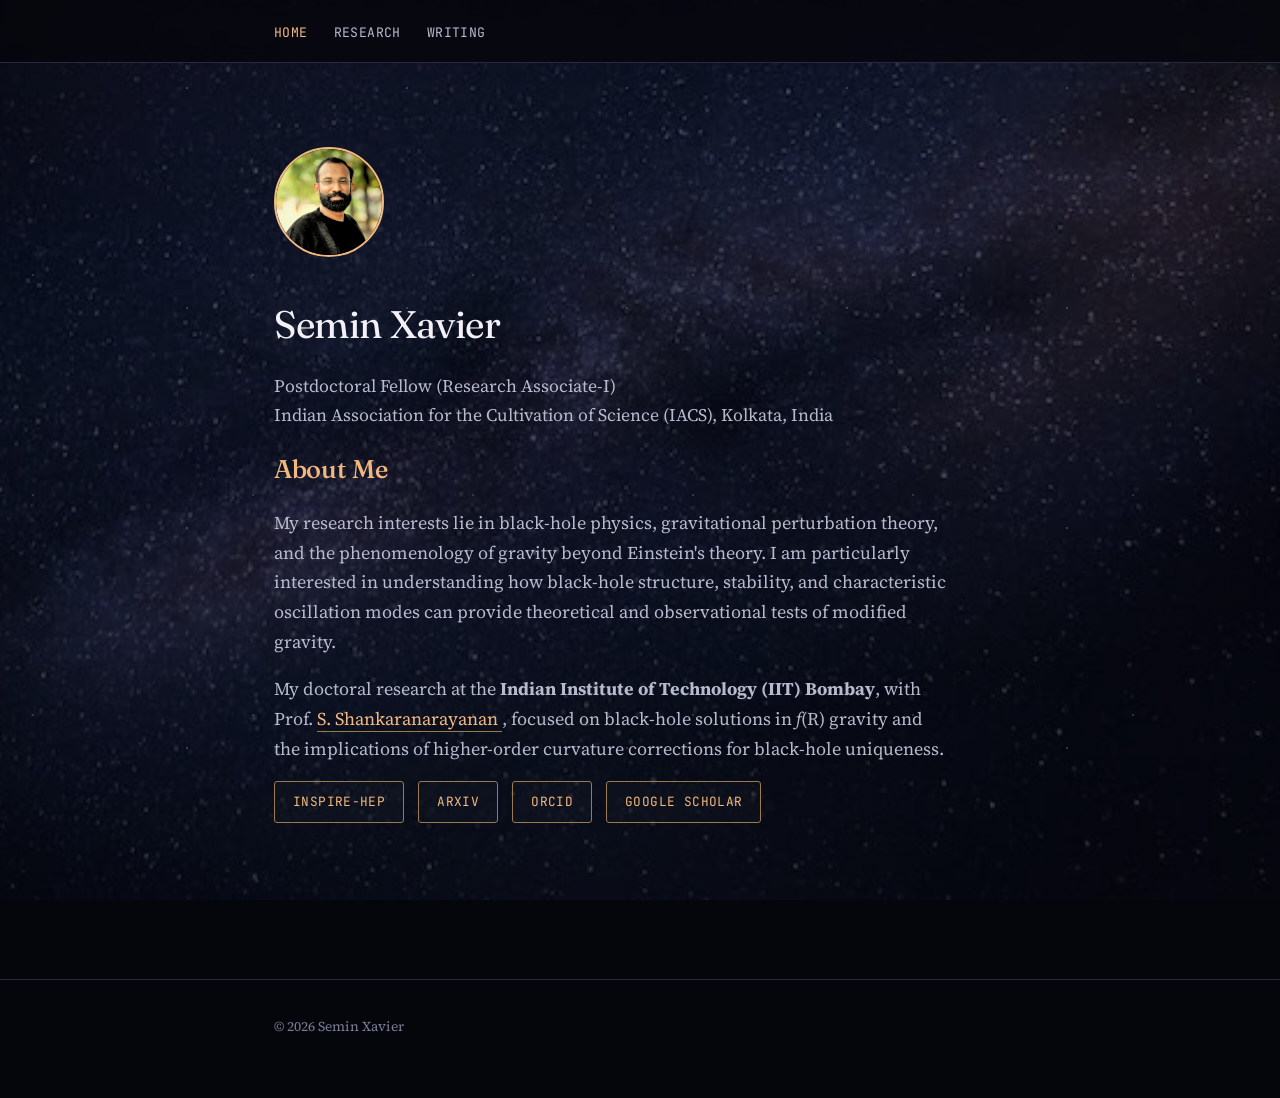
==== commit 966209fa: "Update index.html" ====
--- a/index.html
+++ b/index.html
@@ -22,7 +22,6 @@
             <ul>
                 <li><a href="index.html" class="active">Home</a></li>
                 <li><a href="research.html">Research</a></li>
-                <li><a href="publications.html">Publications</a></li>
                 <li><a href="writing.html">Writing</a></li>
             </ul>
         </nav>
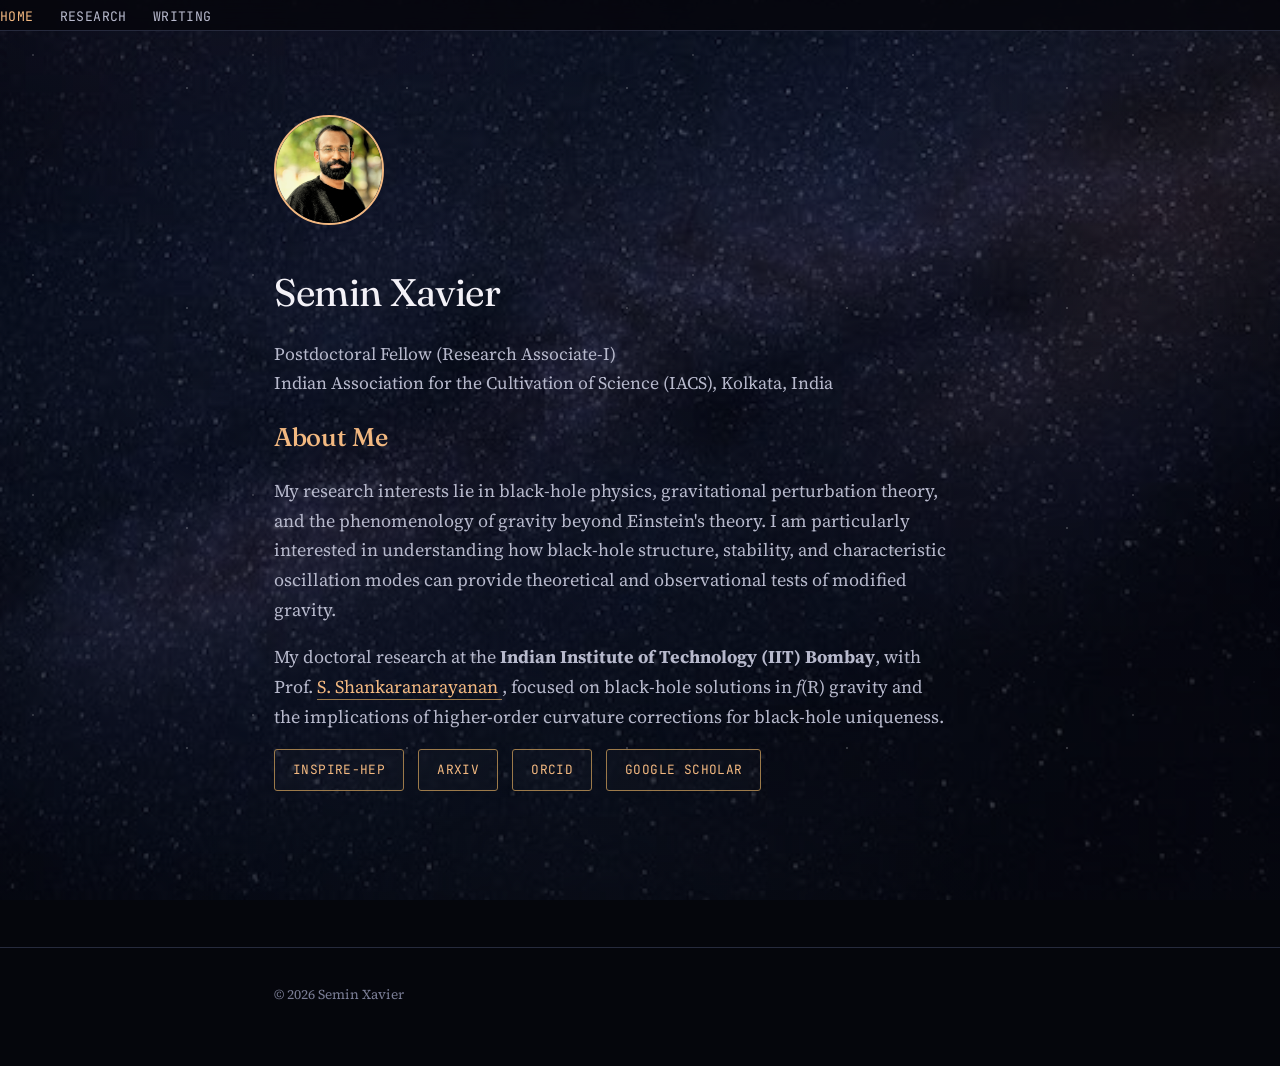
==== commit c85fdb9a: "Update index.html" ====
--- a/index.html
+++ b/index.html
@@ -12,12 +12,11 @@
 
     <link rel="stylesheet" href="style.css">
 </head>
-
+    
 <body class="home">
 
 <header class="site">
-    <div class="wrap">
-
+    <div class="home-nav-wrap">
         <nav class="primary">
             <ul>
                 <li><a href="index.html" class="active">Home</a></li>
@@ -25,9 +24,9 @@
                 <li><a href="writing.html">Writing</a></li>
             </ul>
         </nav>
-
     </div>
 </header>
+
 
 <main>
 
--- a/style.css
+++ b/style.css
@@ -642,8 +642,18 @@
     );
 }
 
-/* Keep the existing starfield on the home page */
-
-body.home::after {
-  pointer-events: none;
-}
+/* Home page: full-width header with navigation on the far left */
+body.home header.site .wrap {
+    max-width: none;
+    width: 100%;
+    margin: 0;
+    padding: 16px 24px;
+    display: flex;
+    justify-content: flex-start;
+    align-items: center;
+}
+
+body.home header.site nav.primary {
+    margin-left: 0;
+    margin-right: auto;
+}
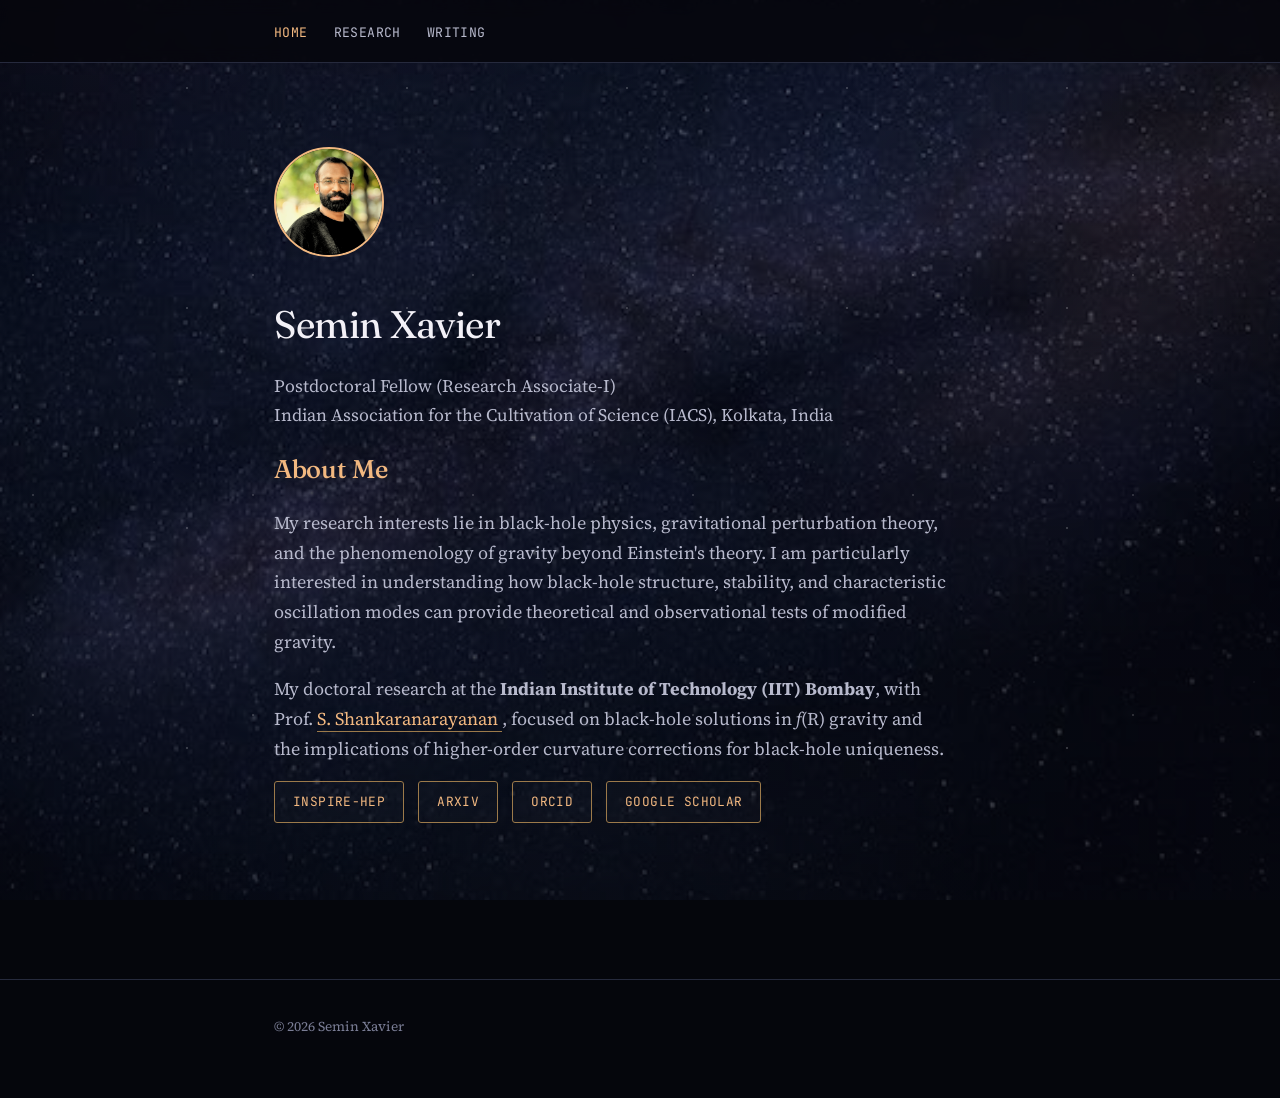
==== commit 850cce87: "Update index.html" ====
--- a/index.html
+++ b/index.html
@@ -16,7 +16,8 @@
 <body class="home">
 
 <header class="site">
-    <div class="home-nav-wrap">
+    <div class="wrap">
+
         <nav class="primary">
             <ul>
                 <li><a href="index.html" class="active">Home</a></li>
@@ -24,6 +25,7 @@
                 <li><a href="writing.html">Writing</a></li>
             </ul>
         </nav>
+
     </div>
 </header>
 
--- a/style.css
+++ b/style.css
@@ -642,18 +642,13 @@
     );
 }
 
-/* Home page: full-width header with navigation on the far left */
+/* Keep the existing starfield on the home page */
+
+body.home::after {
+  pointer-events: none;
+}
+
+/* Left-align navigation on the home page */
 body.home header.site .wrap {
-    max-width: none;
-    width: 100%;
-    margin: 0;
-    padding: 16px 24px;
-    display: flex;
     justify-content: flex-start;
-    align-items: center;
-}
-
-body.home header.site nav.primary {
-    margin-left: 0;
-    margin-right: auto;
-}
+}
